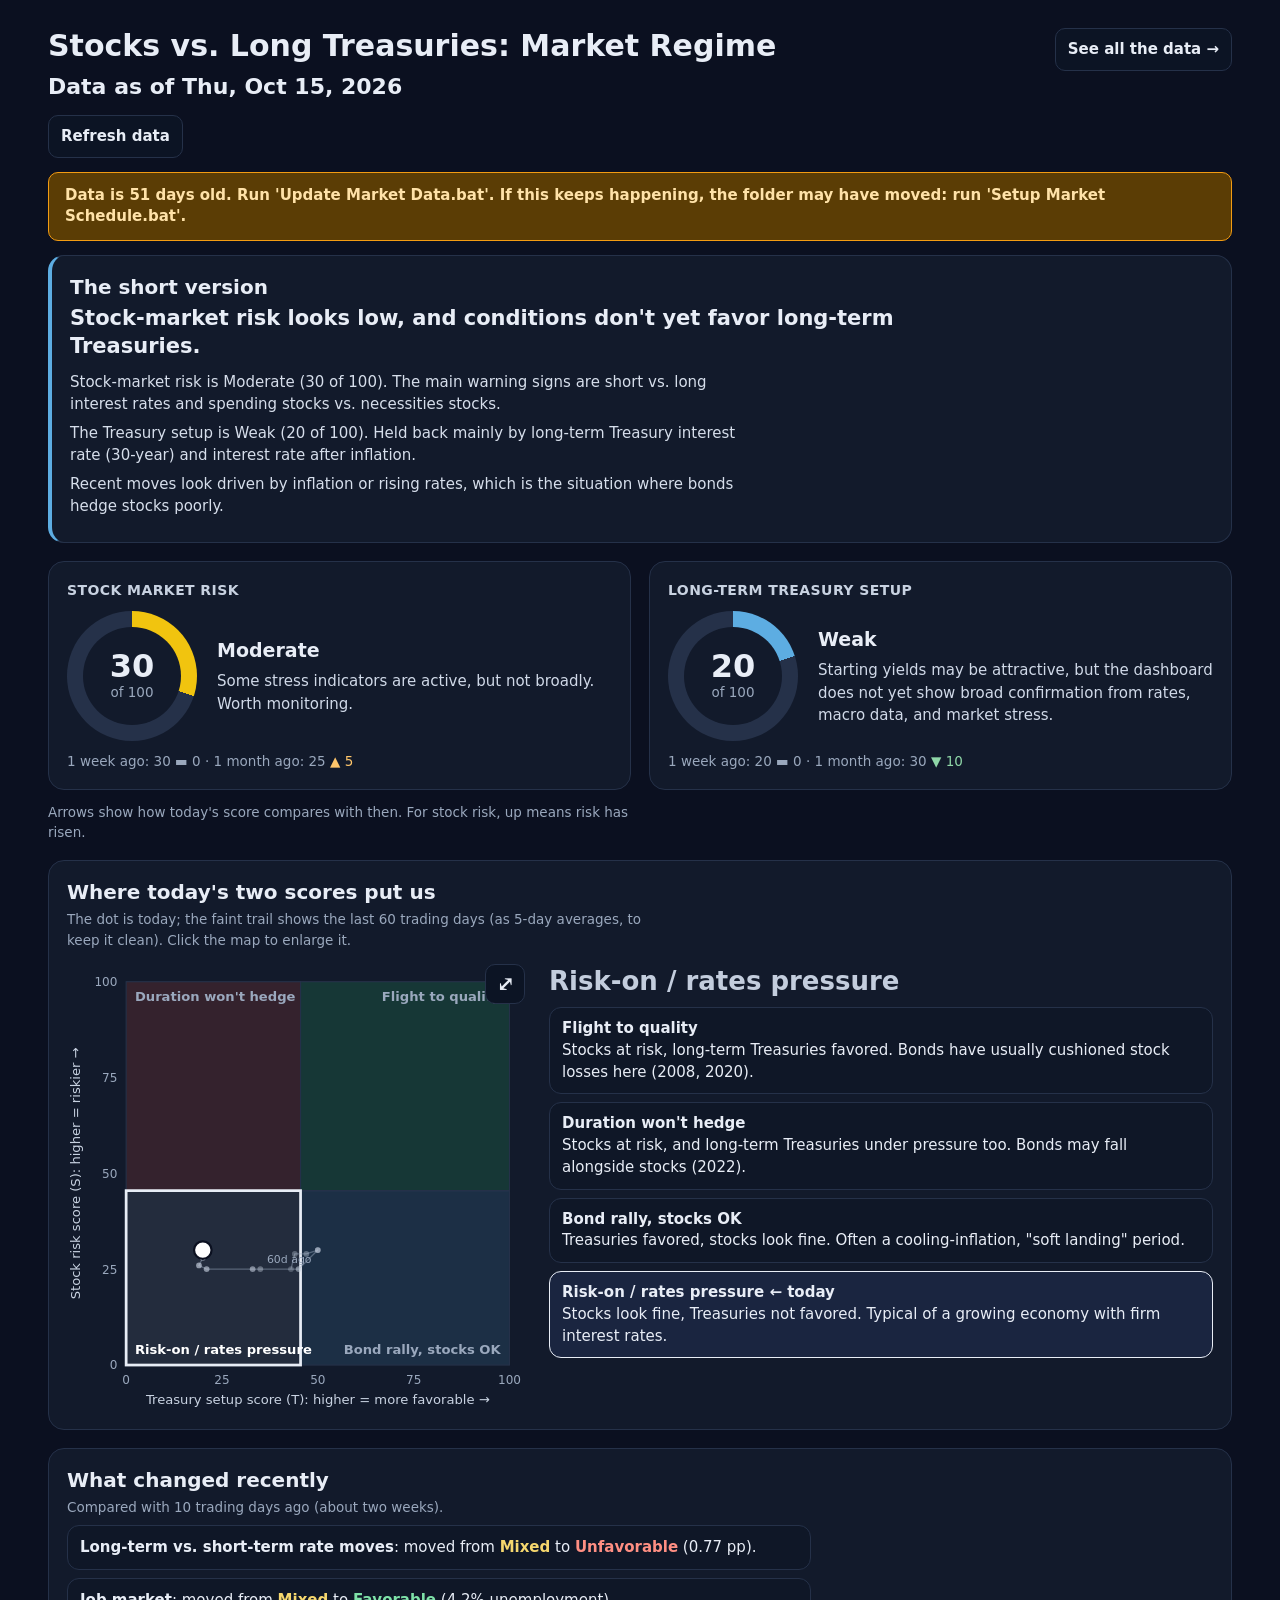
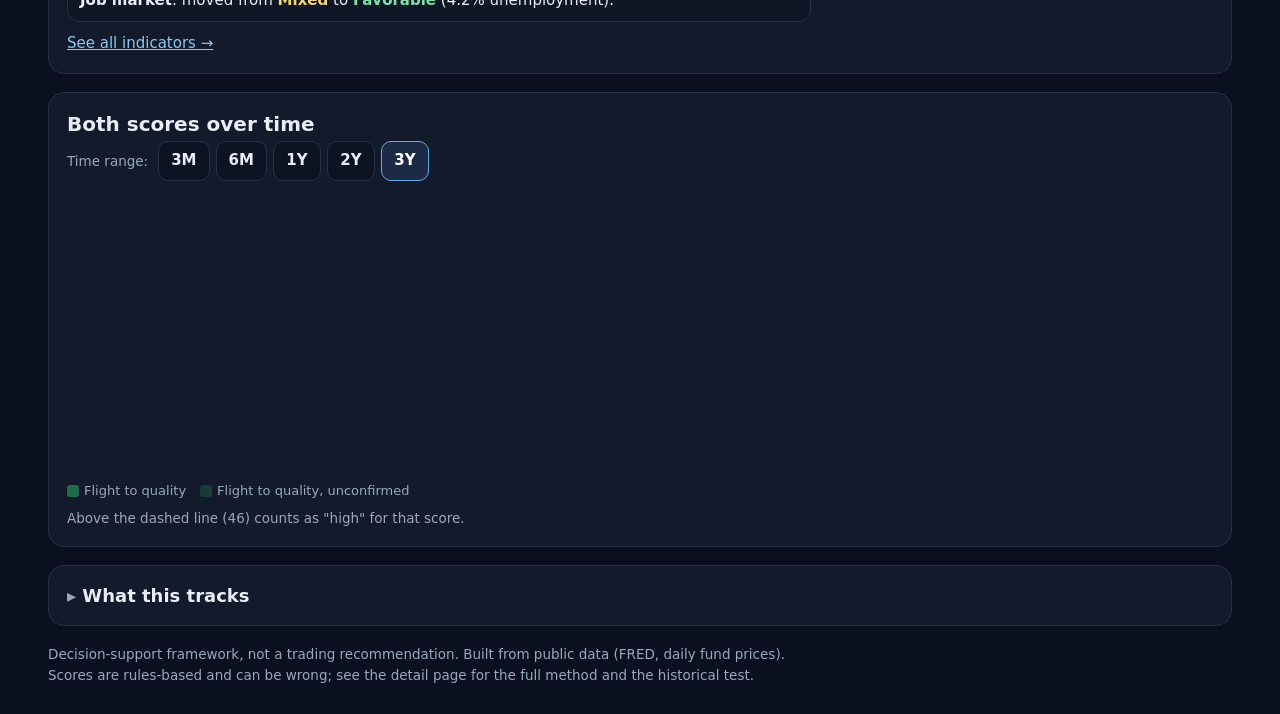
==== index.html @ 2f7e17ca "Initial commit: SPY-TLT regime dashboard Two-page dashboard (summary + detail), scoring/backtest, da" ====
<!DOCTYPE html>
<html lang="en">
<head>
<meta charset="UTF-8" />
<meta name="viewport" content="width=device-width, initial-scale=1.0" />
<title>Stocks vs. Long Treasuries: Market Regime</title>
<link rel="stylesheet" href="dashboard.css" />
</head>

<body>
<div class="wrap">

  <!-- 1. HEADER -->
  <div class="topbar">
    <div>
      <h1>Stocks vs. Long Treasuries: Market Regime</h1>
      <div class="asof" id="asOfBig">Data as of --</div>
    </div>
    <a class="navlink" href="market-dashboard.html">See all the data →</a>
  </div>
  <div class="controls">
    <button id="refreshBtn" type="button">Refresh data</button>
    <span class="refreshnote" id="refreshNote" aria-live="polite"></span>
    <button class="forget" id="forgetTok" type="button" style="display:none">Forget GitHub token</button>
  </div>

  <!-- 2. BANNERS -->
  <div id="banners"></div>

  <!-- 3. THE SHORT VERSION -->
  <div class="card short" id="shortCard">
    <h2>The short version</h2>
    <div class="hl" id="shortHead">Loading…</div>
    <div id="shortLines"></div>
  </div>

  <!-- 4. TWO GAUGES -->
  <div class="gauges">
    <div class="card">
      <div class="gname">Stock market risk</div>
      <div class="scorebox">
        <div class="ring" id="spyRing" style="--pct:0"><div class="ring-inner"><div><div class="score" id="spyScore">--</div><div class="small">of 100</div></div></div></div>
        <div>
          <div class="headline" id="spyHead"></div>
          <div class="explain" id="spyMeaning"></div>
        </div>
      </div>
      <div class="gprior" id="spyPrior"></div>
    </div>
    <div class="card">
      <div class="gname">Long-term Treasury setup</div>
      <div class="scorebox">
        <div class="ring" id="tltRing" style="--pct:0"><div class="ring-inner"><div><div class="score" id="tltScore">--</div><div class="small">of 100</div></div></div></div>
        <div>
          <div class="headline" id="tltHead"></div>
          <div class="explain" id="tltMeaning"></div>
        </div>
      </div>
      <div class="gprior" id="tltPrior"></div>
    </div>
  </div>
  <div class="small" style="margin:-6px 0 18px">Arrows show how today's score compares with then. For stock risk, up means risk has risen.</div>

  <!-- 5. REGIME MAP -->
  <div class="card">
    <h2>Where today's two scores put us</h2>
    <div class="small" style="margin-bottom:12px">The dot is today; the faint trail shows the last 60 trading days (as 5-day averages, to keep it clean). Click the map to enlarge it.</div>
    <div class="quadmain">
      <div data-quad="1"></div>
      <div>
        <div class="regime-label" id="regimeLabel"></div>
        <ul class="quadkey" id="quadKey"></ul>
      </div>
    </div>
  </div>

  <!-- 6. WHAT CHANGED -->
  <div class="card">
    <h2>What changed recently</h2>
    <div class="small" id="changeSub"></div>
    <ul class="changes" id="changes"></ul>
    <div style="margin-top:10px" id="changeMore"></div>
  </div>

  <!-- 7. ONE TREND CHART -->
  <div class="card">
    <h2>Both scores over time</h2>
    <div class="rangebar"><span class="small">Time range:</span><div data-range="1"></div></div>
    <div class="chartbox"><canvas id="chScores"></canvas></div>
    <div class="legend" id="legendScores"></div>
    <div class="small" style="margin-top:8px">Above the dashed line (46) counts as "high" for that score.</div>
  </div>

  <!-- 8. WHAT THIS TRACKS -->
  <details class="about" id="about">
    <summary>What this tracks</summary>
    <div id="aboutBody"></div>
  </details>

  <!-- 9. FOOTER -->
  <div class="foot">Decision-support framework, not a trading recommendation. Built from public data (FRED, daily fund prices). Scores are rules-based and can be wrong; see the detail page for the full method and the historical test.</div>

</div>

<script src="vendor/chart.umd.min.js"></script>
<script src="config.js"></script>
<script src="scoring.js"></script>
<script src="market-data.js"></script>
<script src="dashboard-common.js"></script>
<script>
(function () {
  "use strict";
  var D = window.Dash, CFG = D.CFG, $ = D.$, esc = D.esc;

  function gauge(kind, st) {
    var m = st.cur[kind], pre = kind === "spy" ? "spy" : "tlt";
    var labels = kind === "spy" ? CFG.spyLabels : CFG.tltLabels, meaning = "";
    $(pre + "Score").textContent = m.score === null ? "--" : m.score;
    $(pre + "Ring").style.setProperty("--pct", m.score === null ? 0 : m.score);
    if (kind === "spy") $("spyRing").style.setProperty("--ringc", D.RING[m.label] || "#7f93b0");
    if (m.score === null || !m.reliable) {
      $(pre + "Head").textContent = "Not reliable";
      $(pre + "Meaning").textContent = CFG.summary.unreliable;
    } else {
      $(pre + "Head").textContent = D.plainLabel(kind, m.score);
      $(pre + "Meaning").textContent = m.text;
    }
    $(pre + "Prior").innerHTML = m.score === null ? "" : D.priorHtml(st.H, kind);
  }

  function renderQuadKey(cur) {
    var names = { FTQ: "Flight to quality", NOHEDGE: "Duration won't hedge", BONDRALLY: "Bond rally, stocks OK", RISKON: "Risk-on / rates pressure" };
    var html = "";
    ["FTQ", "NOHEDGE", "BONDRALLY", "RISKON"].forEach(function (k) {
      var on = cur.quadrant === k;
      html += '<li' + (on ? ' class="on" aria-current="true"' : "") + '><strong>' + esc(names[k]) + (on ? " ← today" : "") + '</strong>' + esc(CFG.quadrantKey[k]) + '</li>';
    });
    $("quadKey").innerHTML = html;
  }

  function renderChanges(st) {
    var items = D.buildChanges(st.H), max = CFG.summary.maxChanges, days = CFG.summary.changeWindowDays;
    $("changeSub").textContent = "Compared with " + days + " trading days ago (about two weeks).";
    var list = items.slice(0, max).map(function (c) { return "<li>" + c.html + "</li>"; });
    if (!list.length) list = ["<li>No indicator changed status in the last 2 weeks.</li>"];
    $("changes").innerHTML = list.join("");
    $("changeMore").innerHTML = items.length > max ? '<a href="market-dashboard.html#stockrisk">See all indicators →</a>' : '<a href="market-dashboard.html#stockrisk">See all indicators →</a>';
  }

  D.start({
    render: function (st) {
      $("aboutBody").innerHTML = CFG.aboutText.join("");
      if (!st.D) { $("shortHead").textContent = "Data unavailable."; return; }
      var cur = st.cur, sum = D.buildSummary(st.H, cur);
      $("shortHead").textContent = sum.headline;
      $("shortLines").innerHTML = sum.lines.map(function (l) { return "<p>" + esc(l) + "</p>"; }).join("");
      gauge("spy", st); gauge("tlt", st);
      var lab = $("regimeLabel");
      lab.textContent = D.quadName(cur); lab.className = "regime-label regime-" + cur.quadrant;
      renderQuadKey(cur);
      renderChanges(st);
    }
  });
})();
</script>
</body>
</html>
---- dashboard.css ----
/* dashboard.css - shared theme for index.html (summary) and market-dashboard.html (detail). */
:root {
  --bg: #0b1020;
  --panel: #121a2b;
  --panel2: #0f1727;
  --text: #e8edf6;
  --muted: #9aa8bd;          /* 7.7:1 on --bg, 7.0:1 on --panel (WCAG AA needs 4.5:1) */
  --border: #253149;
  --green: #2ecc71;
  --yellow: #f1c40f;
  --red: #e74c3c;
  --blue: #5dade2;
  --amber: #f39c12;
}

* { box-sizing: border-box; }

html { scroll-behavior: smooth; }
body {
  margin: 0;
  font-family: Inter, system-ui, -apple-system, BlinkMacSystemFont, "Segoe UI", Roboto, Arial, sans-serif;
  font-size: 15px;
  line-height: 1.5;
  background: var(--bg);
  color: var(--text);
}

.wrap { max-width: 1240px; margin: 0 auto; padding: 28px; }
h1 { margin: 0 0 6px; font-size: 30px; line-height: 1.2; }
h2 { margin: 0 0 4px; font-size: 20px; line-height: 1.3; }
h3 { margin: 18px 0 8px; font-size: 16px; color: #c8d2e1; }
a { color: #8cc7ee; }
code { background: #0c1424; padding: 1px 5px; border-radius: 5px; }
.sub { color: var(--muted); margin-bottom: 14px; max-width: 80ch; }
.small { font-size: 13.5px; color: var(--muted); }
.card p, .explain, .meaning, .small, .quadkey li { max-width: 70ch; }

/* header */
.topbar { display: flex; justify-content: space-between; align-items: flex-start; gap: 16px; flex-wrap: wrap; margin-bottom: 10px; }
.asof { font-size: 22px; font-weight: 800; margin: 2px 0 2px; }
.navlink { display: inline-block; padding: 9px 12px; border: 1px solid var(--border); border-radius: 10px; background: #0c1424; color: var(--text); text-decoration: none; font-weight: 700; }
.navlink:hover { border-color: #40506e; }
.controls { display: flex; gap: 10px; flex-wrap: wrap; margin: 0 0 14px; align-items: center; }
.refreshnote { font-size: 13.5px; color: var(--muted); }
.refreshnote.ok { color: #7ee2a8; }
.refreshnote.err { color: #ff8f83; }
.forget { font-size: 12.5px; color: var(--muted); cursor: pointer; text-decoration: underline; background: none; border: 0; padding: 4px; font-weight: 400; }

button { font: inherit; border: 1px solid var(--border); background: #0c1424; color: var(--text); border-radius: 10px; padding: 9px 12px; cursor: pointer; font-weight: 700; }
button:hover { border-color: #40506e; }
button:disabled { opacity: 0.6; cursor: default; }
button:focus-visible, .navlink:focus-visible, .gl:focus-visible, summary:focus-visible { outline: 2px solid #8cc7ee; outline-offset: 2px; }

/* segmented button group (time range, trail length) */
.seg { display: inline-flex; flex-wrap: wrap; gap: 6px; }
.seg button { min-height: 40px; min-width: 48px; padding: 6px 12px; }
.seg button[aria-pressed="true"] { background: #1c2a45; border-color: #5dade2; color: #fff; }
.rangebar { display: flex; align-items: center; gap: 10px; flex-wrap: wrap; margin: 0 0 12px; }

/* banners */
#banners { margin: 0 0 14px; }
.banner { width: 100%; padding: 12px 16px; border-radius: 10px; margin-bottom: 8px; font-size: 15px; line-height: 1.45; font-weight: 600; }
.banner.amber { background: #5b3d05; border: 1px solid #f39c12; color: #ffe2a8; }
.banner.red   { background: #5a1712; border: 1px solid #e74c3c; color: #ffd0cb; }
.banner a { color: inherit; }

.card { background: var(--panel); border: 1px solid var(--border); border-radius: 16px; padding: 18px; min-width: 0; margin-bottom: 18px; }
.card h2 + .small { margin-top: 2px; }
.meta { display: flex; gap: 18px; flex-wrap: wrap; color: var(--muted); font-size: 13.5px; margin-top: 10px; }

/* jump nav (detail page) */
.jump { position: sticky; top: 0; z-index: 20; display: flex; gap: 8px; flex-wrap: wrap; padding: 8px 0; margin: 0 0 12px; background: var(--bg); border-bottom: 1px solid var(--border); }
.jump a { padding: 7px 11px; border-radius: 999px; border: 1px solid var(--border); background: #0c1424; color: var(--text); text-decoration: none; font-size: 14px; font-weight: 600; }
.jump a:hover { border-color: #40506e; }

/* short version */
.short { border-left: 4px solid var(--blue); }
.short .hl { font-size: 21px; font-weight: 800; line-height: 1.35; margin: 0 0 10px; max-width: 60ch; }
.short p { margin: 6px 0; color: #d6deeb; }

/* gauges */
.gauges { display: grid; grid-template-columns: 1fr 1fr; gap: 18px; margin-bottom: 0; }
.gauges .card { margin-bottom: 18px; }
.gname { font-size: 14px; font-weight: 800; letter-spacing: 0.03em; text-transform: uppercase; color: #c8d2e1; margin-bottom: 10px; }
.gprior { margin-top: 10px; font-size: 13.5px; color: var(--muted); }
.arrow-up { color: #ffc66b; }
.arrow-down { color: #8fd7a8; }
.arrow-flat { color: var(--muted); }

/* joint view */
.joint { display: grid; grid-template-columns: minmax(280px, 440px) 1fr; gap: 22px; align-items: center; }
.regime-label { font-size: 26px; font-weight: 800; line-height: 1.2; margin: 4px 0 10px; }
.regime-FTQ { color: #7ee2a8; }
.regime-NOHEDGE { color: #ff8f83; }
.regime-BONDRALLY { color: #7fc4f0; }
.regime-RISKON { color: #c3cddd; }
.explain { color: #d0d9e8; line-height: 1.5; }
.kv { display: grid; grid-template-columns: repeat(auto-fit, minmax(150px, 1fr)); gap: 10px; margin-top: 14px; }
.kv > div { background: var(--panel2); border: 1px solid var(--border); border-radius: 12px; padding: 10px 12px; }
.kv .k { font-size: 13px; color: var(--muted); }
.kv .v { font-size: 20px; font-weight: 700; margin-top: 2px; }
.kv .d { font-size: 13px; color: var(--muted); margin-top: 2px; }

/* quadrant */
.quadbox { position: relative; cursor: zoom-in; }
.quadbox .expand { position: absolute; top: 2px; right: 2px; z-index: 2; width: 40px; height: 40px; padding: 0; font-size: 20px; line-height: 1; }
svg.quad { width: 100%; height: auto; display: block; }
.quadmain { display: grid; grid-template-columns: minmax(280px, 460px) 1fr; gap: 22px; align-items: start; }
.quadkey { list-style: none; padding: 0; margin: 0; display: grid; gap: 8px; }
.quadkey li { padding: 10px 12px; border: 1px solid var(--border); border-radius: 12px; background: var(--panel2); line-height: 1.45; }
.quadkey li.on { border-color: #e8edf6; background: #1a2540; }
.quadkey strong { display: block; }

/* modal (expanded quadrant) */
.qbackdrop { position: fixed; inset: 0; background: rgba(4, 7, 14, 0.78); z-index: 100; display: none; align-items: center; justify-content: center; }
.qbackdrop.open { display: flex; }
.qdialog { background: var(--panel); border: 1px solid #40506e; border-radius: 16px; width: min(92vw, 88vh, 900px); display: flex; flex-direction: column; max-height: 96vh; }
.qhead { display: flex; align-items: center; justify-content: space-between; gap: 10px; padding: 10px 14px; border-bottom: 1px solid var(--border); flex-wrap: wrap; }
.qhead h2 { font-size: 17px; margin: 0; }
.qbody { position: relative; padding: 6px; overflow: hidden; flex: 1 1 auto; min-height: 0; }
.qbody svg { display: block; }
.qclose { width: 40px; height: 40px; padding: 0; font-size: 18px; }
.qtip { position: absolute; z-index: 5; pointer-events: none; background: #0b1020; border: 1px solid #5b6b86; border-radius: 10px; padding: 8px 10px; font-size: 13px; line-height: 1.45; max-width: 260px; box-shadow: 0 4px 16px rgba(0,0,0,0.5); display: none; }
@media (max-width: 850px) {
  .qdialog { width: 100vw; height: 100vh; max-height: 100vh; border-radius: 0; }
  .qbackdrop { align-items: stretch; }
}

/* charts */
.chartbox { position: relative; height: 280px; }
.chartbox.short { height: 200px; }
.legend { display: flex; flex-wrap: wrap; gap: 14px; font-size: 13px; color: var(--muted); margin-top: 8px; }
.legend i { display: inline-block; width: 12px; height: 12px; border-radius: 3px; vertical-align: -2px; margin-right: 5px; }

/* two columns / score cards */
.cols { display: grid; grid-template-columns: 1fr 1fr; gap: 18px; align-items: start; }
.cols > .card { margin-bottom: 0; }
.scorebox { display: flex; align-items: center; gap: 20px; }
.ring { width: 130px; height: 130px; border-radius: 50%; display: grid; place-items: center; flex: none;
        background: conic-gradient(var(--ringc, var(--blue)) calc(var(--pct) * 1%), #253149 0); }
.ring-inner { width: 98px; height: 98px; border-radius: 50%; background: var(--panel); display: grid; place-items: center; text-align: center; }
.score { font-size: 32px; font-weight: 700; line-height: 1; }
.headline { font-size: 19px; font-weight: 700; margin-bottom: 6px; }
.grid { display: grid; grid-template-columns: 1fr; gap: 12px; margin-top: 12px; }
.indicator { background: var(--panel2); border: 1px solid var(--border); border-radius: 14px; padding: 13px; min-width: 0; }
.row { display: flex; align-items: center; justify-content: space-between; gap: 12px; }
.name { font-weight: 700; }
.plainname { font-size: 14px; color: #c8d2e1; margin-top: 2px; }
.value { font-size: 21px; font-weight: 700; margin: 6px 0 2px; overflow-wrap: anywhere; }
.delta { font-size: 14px; color: var(--muted); overflow-wrap: anywhere; }
.meaning { margin-top: 8px; color: #d0d9e8; font-size: 14px; line-height: 1.45; }
.now { margin-top: 8px; padding: 8px 10px; border-radius: 10px; background: #0c1424; font-size: 14px; line-height: 1.45; }
.pill { font-size: 12px; font-weight: 800; letter-spacing: 0.05em; padding: 5px 8px; border-radius: 999px; white-space: nowrap; }
/* TLT colors: green = favourable */
.GREEN { background: rgba(46, 204, 113, 0.14); color: #7ee2a8; }
.YELLOW { background: rgba(241, 196, 15, 0.14); color: #f5d76e; }
.RED { background: rgba(231, 76, 60, 0.14); color: #ff8f83; }
/* SPY colors: red = risk (NOT the same meaning as the TLT colors) */
.ALERT { background: rgba(231, 76, 60, 0.18); color: #ff8f83; }
.WATCH { background: rgba(243, 156, 18, 0.18); color: #ffc66b; }
.CLEAR { background: rgba(154, 168, 189, 0.14); color: #bbc6d5; }
.NA { background: rgba(154, 168, 189, 0.14); color: #bbc6d5; }
.st-ALERT, .st-RED { color: #ff8f83; font-weight: 700; }
.st-WATCH { color: #ffc66b; font-weight: 700; }
.st-CLEAR { color: #bbc6d5; font-weight: 700; }
.st-GREEN { color: #7ee2a8; font-weight: 700; }
.st-YELLOW { color: #f5d76e; font-weight: 700; }

.layers { display: grid; gap: 8px; margin-top: 14px; }
.layer { background: var(--panel2); border: 1px solid var(--border); border-radius: 12px; padding: 10px 12px; }
.bar { height: 8px; background: #253149; border-radius: 6px; margin-top: 6px; overflow: hidden; }
.bar > span { display: block; height: 100%; background: #c0603f; }
.confirm { margin-top: 12px; padding: 10px 12px; border-radius: 12px; font-size: 14px; line-height: 1.4; }
.confirm.on { background: rgba(231, 76, 60, 0.15); border: 1px solid #e74c3c; color: #ffd0cb; font-weight: 600; }
.confirm.off { background: var(--panel2); border: 1px solid var(--border); color: var(--muted); }
.layerhead { margin: 16px 0 0; font-size: 13px; color: var(--muted); font-weight: 700; text-transform: uppercase; letter-spacing: 0.04em; }

table { width: 100%; border-collapse: collapse; margin-top: 8px; font-size: 14px; }
th, td { text-align: left; padding: 9px 8px; border-bottom: 1px solid var(--border); vertical-align: top; }
th { color: var(--muted); font-weight: 600; }
.tscroll { overflow-x: auto; }

details.card > summary, details.about > summary { cursor: pointer; list-style: none; }
details.card > summary h2 { display: inline; }
details.card > summary::before, details.about > summary::before { content: "▸ "; color: var(--muted); }
details[open].card > summary::before, details[open].about > summary::before { content: "▾ "; }
details.about { background: var(--panel); border: 1px solid var(--border); border-radius: 16px; padding: 16px 18px; margin-bottom: 18px; }
details.about summary { font-size: 18px; font-weight: 700; }
details.about p { max-width: 70ch; }

.bt { display: grid; grid-template-columns: repeat(auto-fit, minmax(210px, 1fr)); gap: 10px; margin-top: 10px; }
.bt > div { background: var(--panel2); border: 1px solid var(--border); border-radius: 12px; padding: 10px 12px; }
.bt .v { font-size: 20px; font-weight: 700; }
.bt .k { font-size: 13px; color: var(--muted); margin-top: 3px; line-height: 1.35; }

.changes { list-style: none; padding: 0; margin: 8px 0 0; display: grid; gap: 8px; }
.changes li { padding: 10px 12px; border: 1px solid var(--border); border-radius: 12px; background: var(--panel2); max-width: 78ch; }

.foot { margin-top: 18px; color: var(--muted); font-size: 13.5px; line-height: 1.55; max-width: 90ch; }

/* glossary info marker + tooltip */
.gl { display: inline-block; margin-left: 4px; width: 18px; height: 18px; line-height: 17px; text-align: center; font-size: 12px; font-style: normal; font-weight: 700;
      border: 1px solid #5b6b86; border-radius: 50%; color: #c8d2e1; cursor: help; vertical-align: 1px; }
#gltip { position: fixed; z-index: 200; max-width: 300px; background: #0b1020; border: 1px solid #5b6b86; border-radius: 10px; padding: 9px 11px; font-size: 13.5px; line-height: 1.45; box-shadow: 0 4px 18px rgba(0,0,0,0.55); display: none; }

@media (max-width: 850px) {
  .joint, .cols, .gauges, .quadmain { grid-template-columns: 1fr; }
  .wrap { padding: 16px; }
  h1 { font-size: 24px; }
  .asof { font-size: 19px; }
  .scorebox { flex-direction: column; align-items: flex-start; }
  .regime-label { font-size: 22px; }
  .short .hl { font-size: 19px; }
  .jump { overflow-x: auto; flex-wrap: nowrap; }
  .jump a { white-space: nowrap; }
}
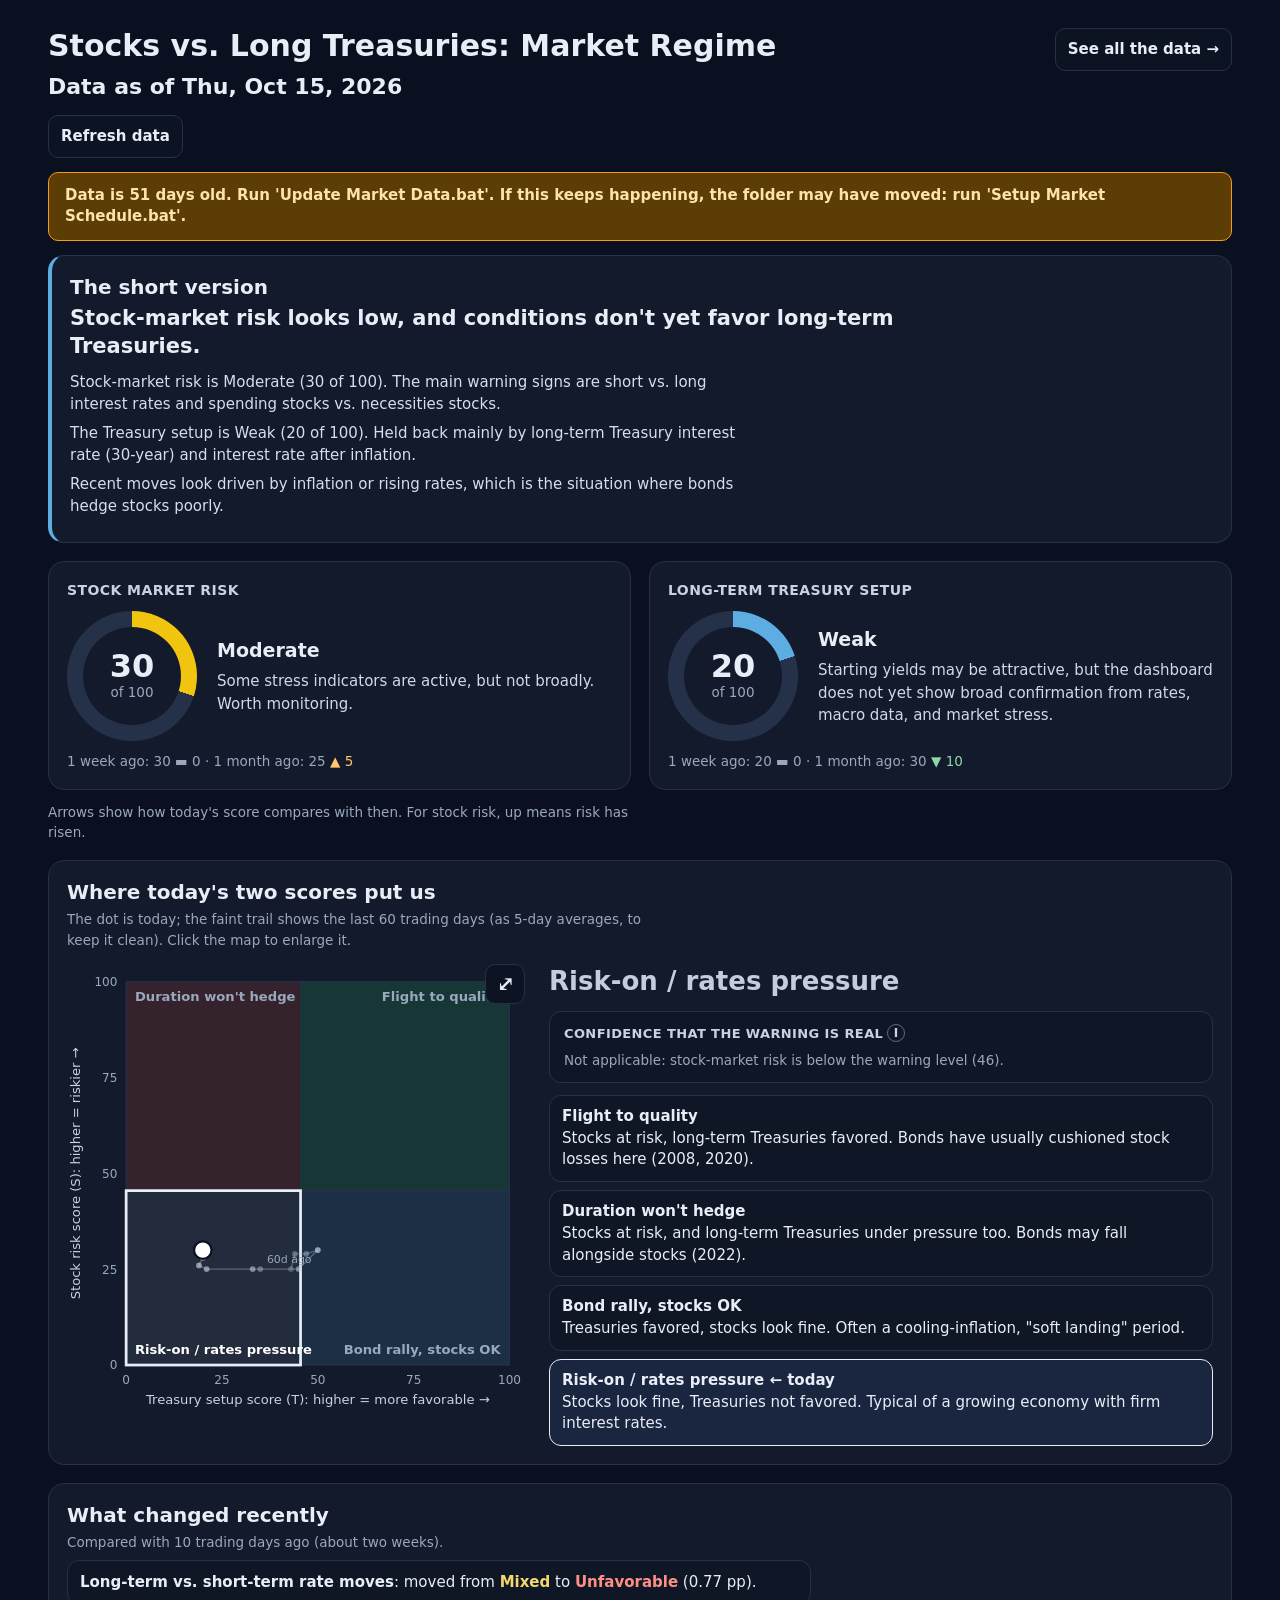
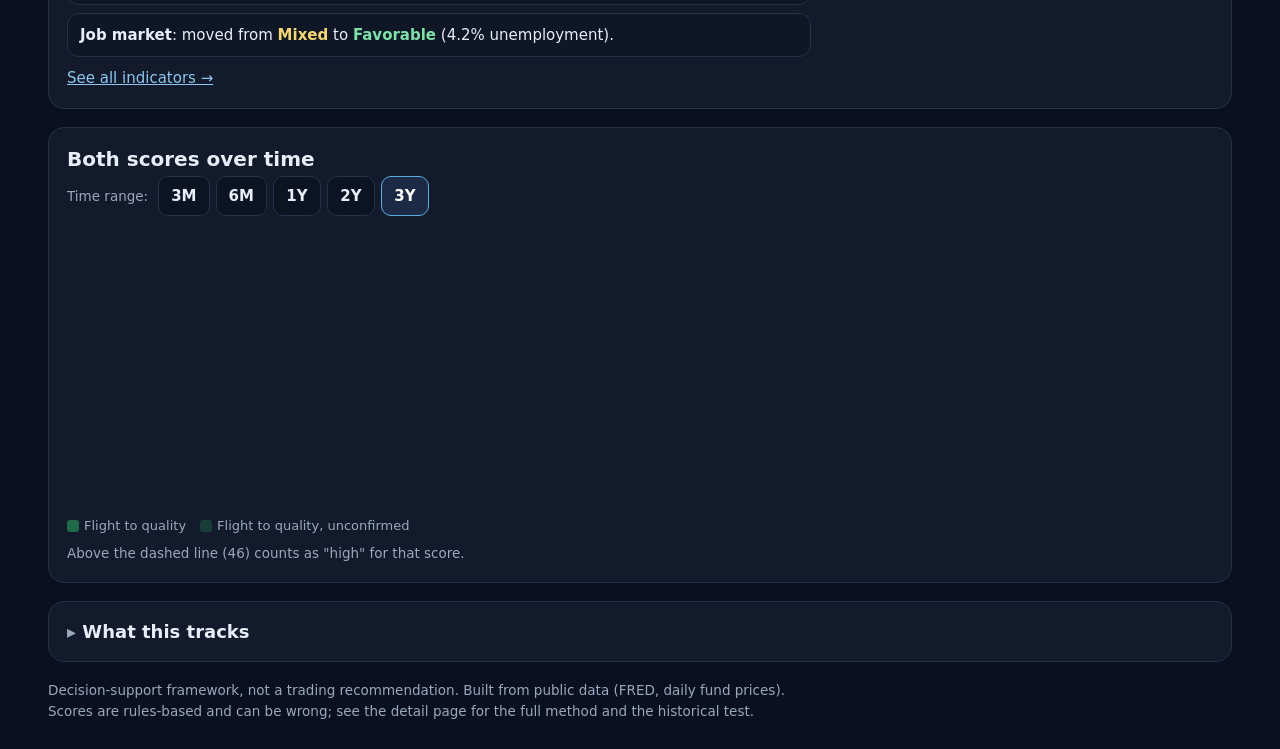
==== commit 495def84: "Add Flight-to-quality confidence meter (3 checks) to dashboards and backtest The FTQ box stays an ea" ====
--- a/index.html
+++ b/index.html
@@ -69,7 +69,8 @@
       <div data-quad="1"></div>
       <div>
         <div class="regime-label" id="regimeLabel"></div>
-        <ul class="quadkey" id="quadKey"></ul>
+        <div id="confMeter"></div>
+        <ul class="quadkey" id="quadKey" style="margin-top:12px"></ul>
       </div>
     </div>
   </div>
@@ -158,6 +159,7 @@
       var lab = $("regimeLabel");
       lab.textContent = D.quadName(cur); lab.className = "regime-label regime-" + cur.quadrant;
       renderQuadKey(cur);
+      $("confMeter").innerHTML = D.confidenceHtml(D.confidenceNow(st.H, cur), true);
       renderChanges(st);
     }
   });
--- a/dashboard.css
+++ b/dashboard.css
@@ -100,6 +100,19 @@
 .kv .k { font-size: 13px; color: var(--muted); }
 .kv .v { font-size: 20px; font-weight: 700; margin-top: 2px; }
 .kv .d { font-size: 13px; color: var(--muted); margin-top: 2px; }
+
+/* confidence meter */
+.conf { margin: 14px 0 4px; padding: 12px 14px; border: 1px solid var(--border); border-radius: 12px; background: var(--panel2); max-width: 70ch; }
+.confhead { font-size: 13px; font-weight: 800; letter-spacing: 0.03em; text-transform: uppercase; color: #c8d2e1; margin-bottom: 6px; }
+.confline { font-size: 17px; }
+.confbar { display: grid; grid-template-columns: repeat(3, 1fr); gap: 6px; margin: 8px 0 10px; }
+.confbar span { height: 10px; border-radius: 6px; background: #253149; }
+.confbar span.on { background: #7ee2a8; }
+.confchecks { list-style: none; padding: 0; margin: 0; display: grid; gap: 6px; font-size: 14px; line-height: 1.4; }
+.confchecks li { display: flex; gap: 8px; }
+.confchecks .mark { flex: none; width: 18px; font-weight: 800; }
+.confchecks .yes .mark { color: #7ee2a8; }
+.confchecks .no .mark { color: #ff8f83; }
 
 /* quadrant */
 .quadbox { position: relative; cursor: zoom-in; }
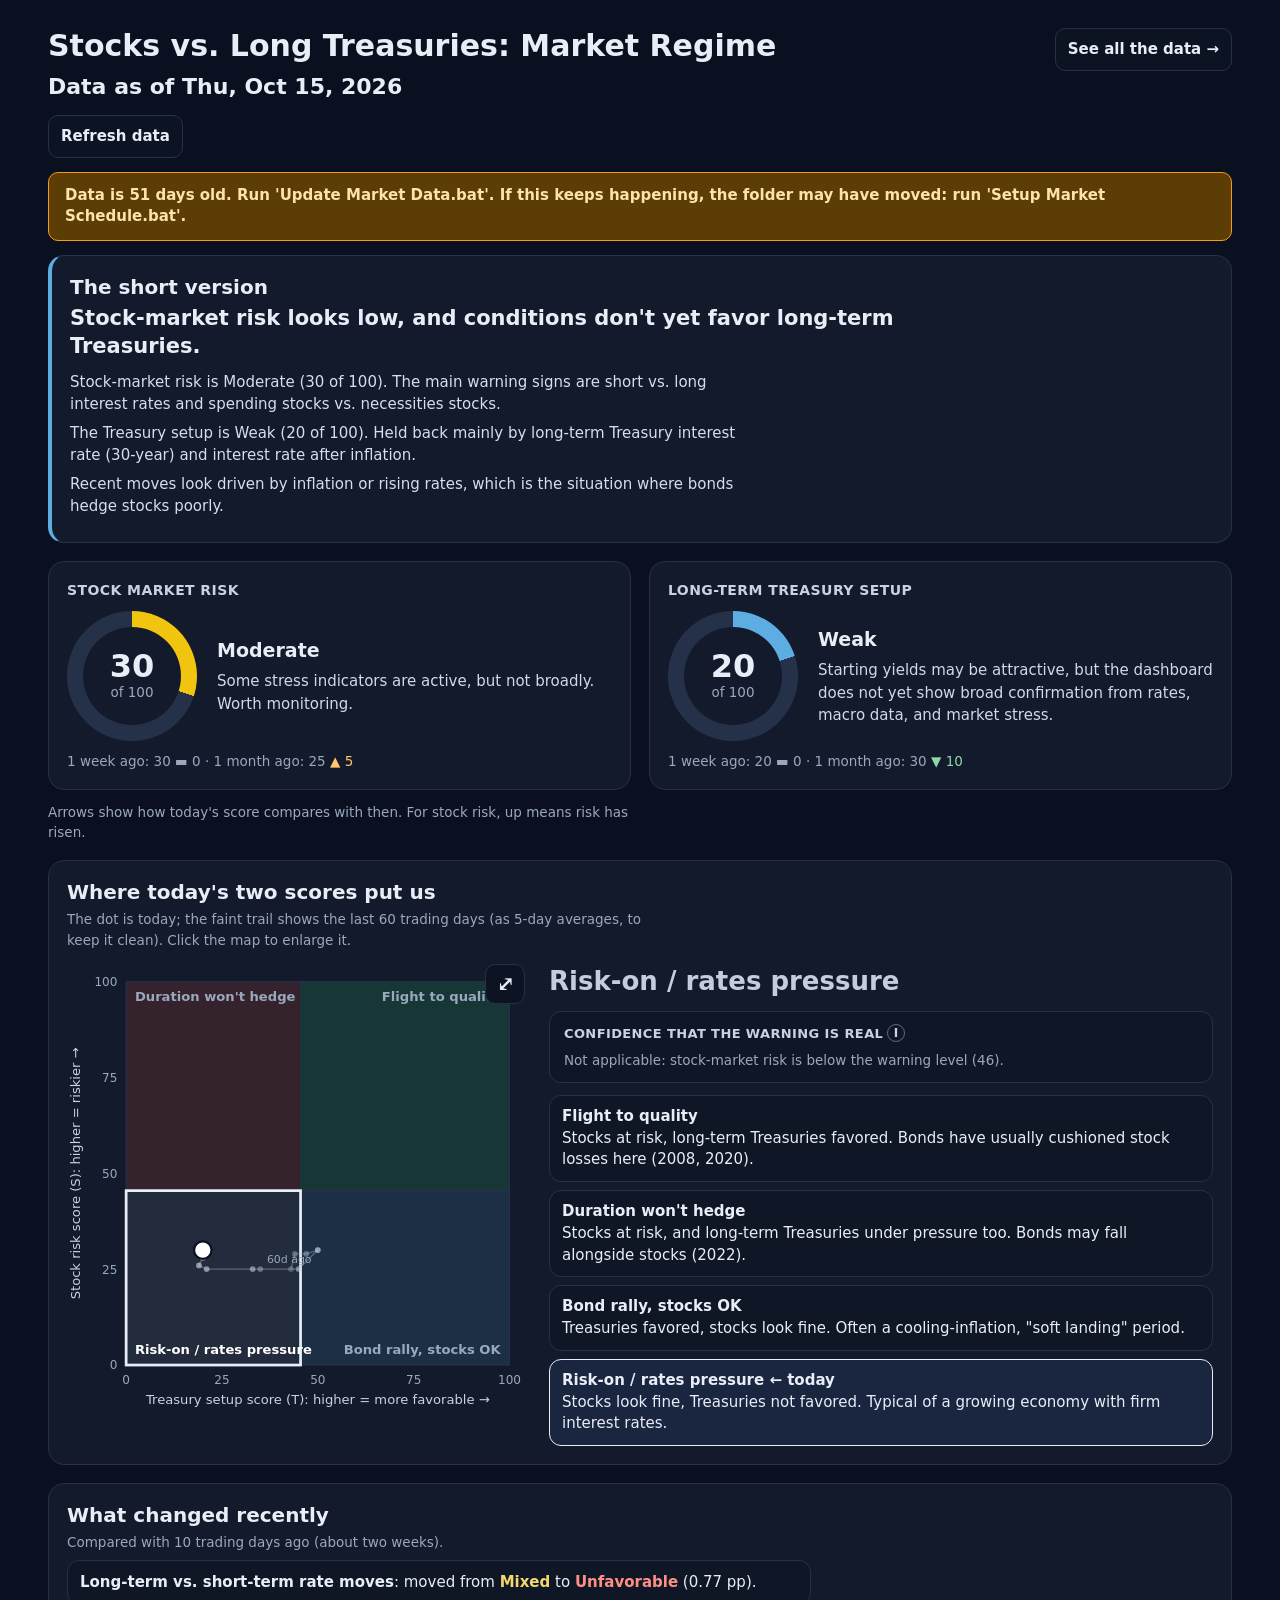
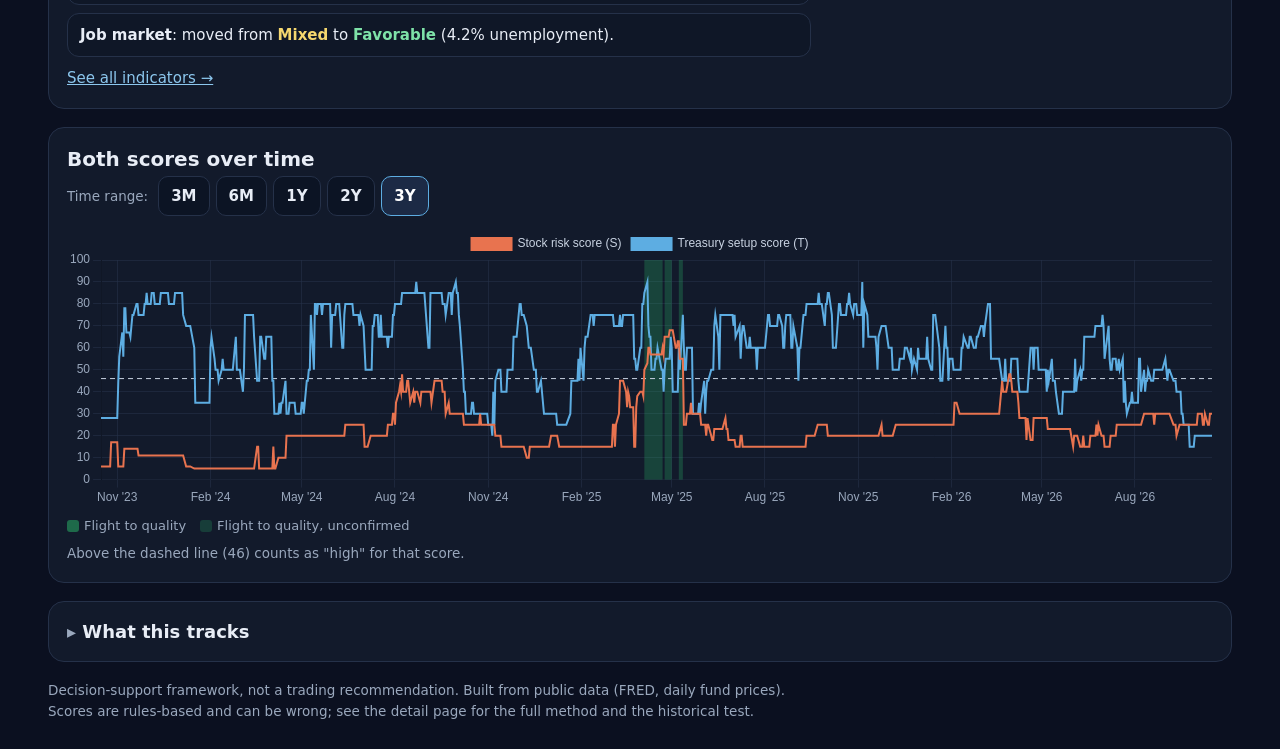
==== commit ed3ccc4f: "Cache-bust shared scripts and CSS so pages never mix versions Co-Authored-By: Claude Sonnet 5.5 <nor" ====
--- a/index.html
+++ b/index.html
@@ -4,7 +4,7 @@
 <meta charset="UTF-8" />
 <meta name="viewport" content="width=device-width, initial-scale=1.0" />
 <title>Stocks vs. Long Treasuries: Market Regime</title>
-<link rel="stylesheet" href="dashboard.css" />
+<link rel="stylesheet" href="dashboard.css?v=2026-10-15b" />
 </head>
 
 <body>
@@ -104,10 +104,10 @@
 </div>
 
 <script src="vendor/chart.umd.min.js"></script>
-<script src="config.js"></script>
-<script src="scoring.js"></script>
+<script src="config.js?v=2026-10-15b"></script>
+<script src="scoring.js?v=2026-10-15b"></script>
 <script src="market-data.js"></script>
-<script src="dashboard-common.js"></script>
+<script src="dashboard-common.js?v=2026-10-15b"></script>
 <script>
 (function () {
   "use strict";
